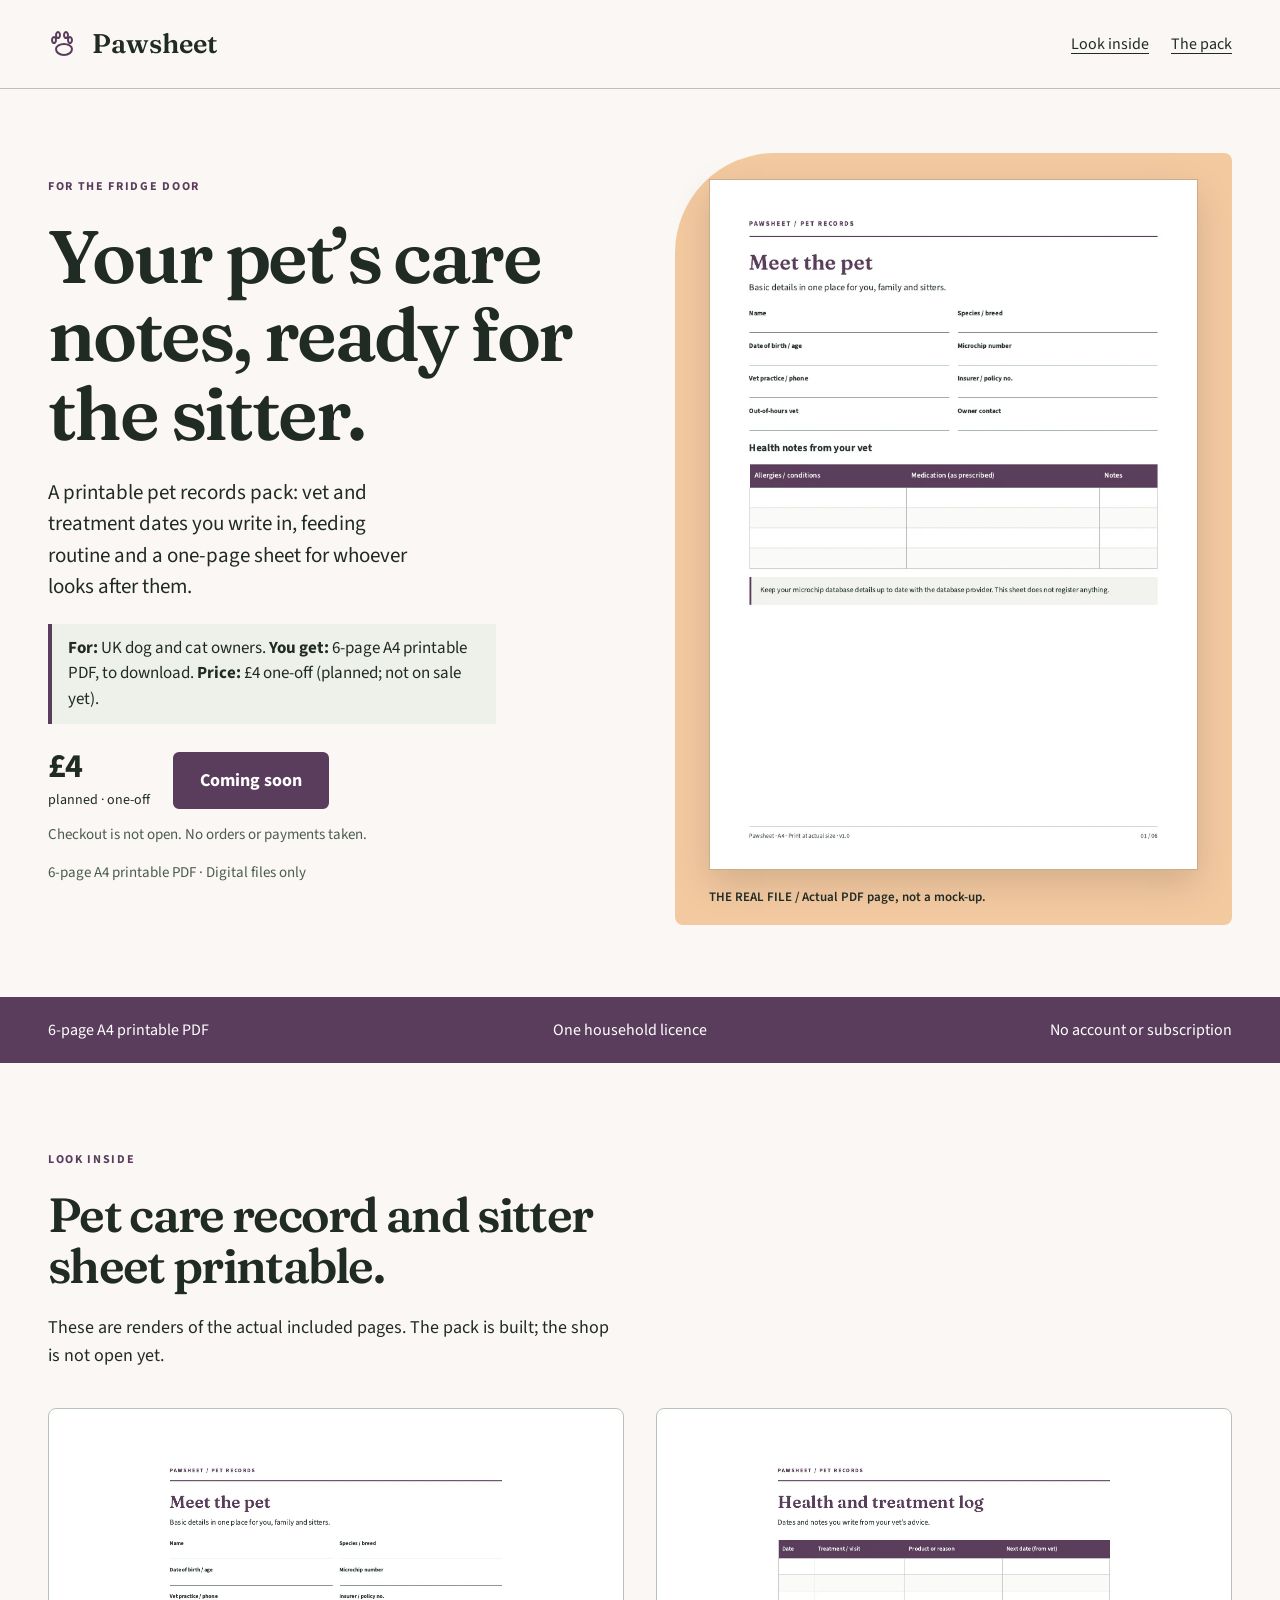
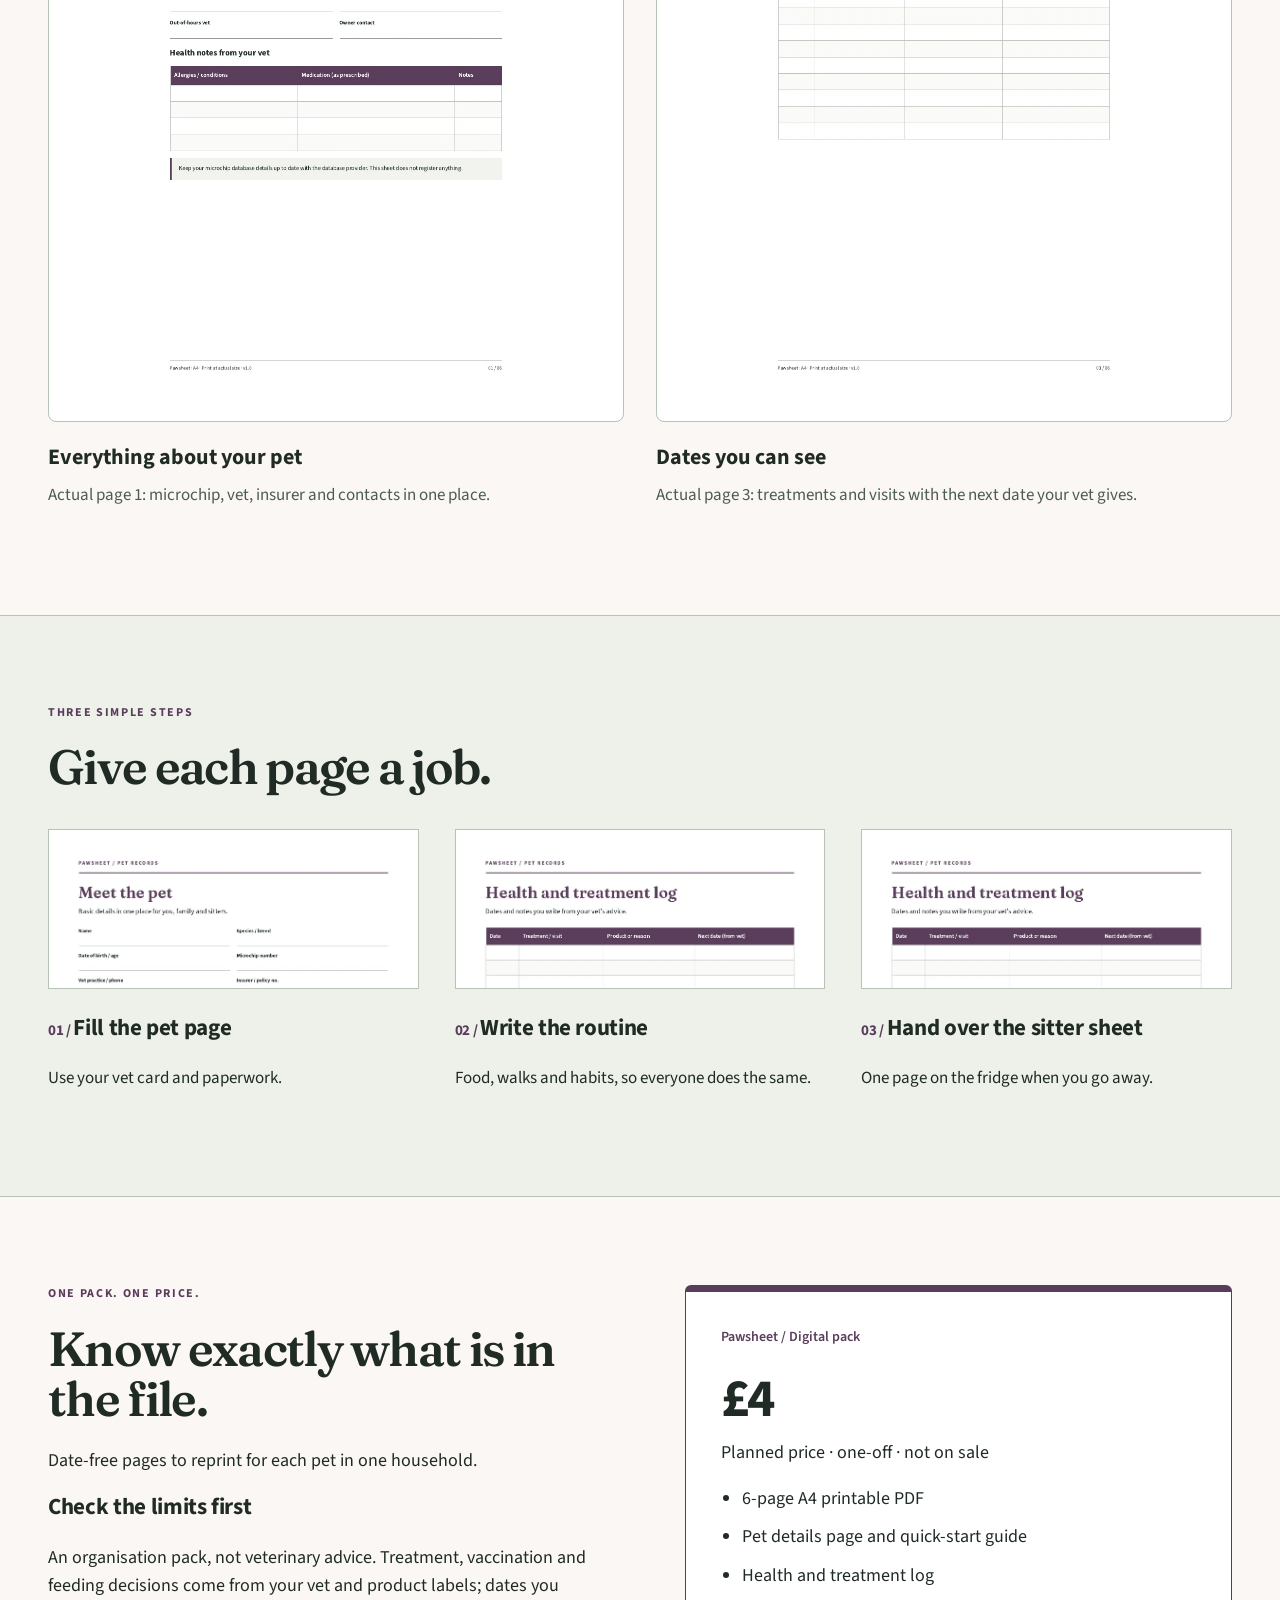
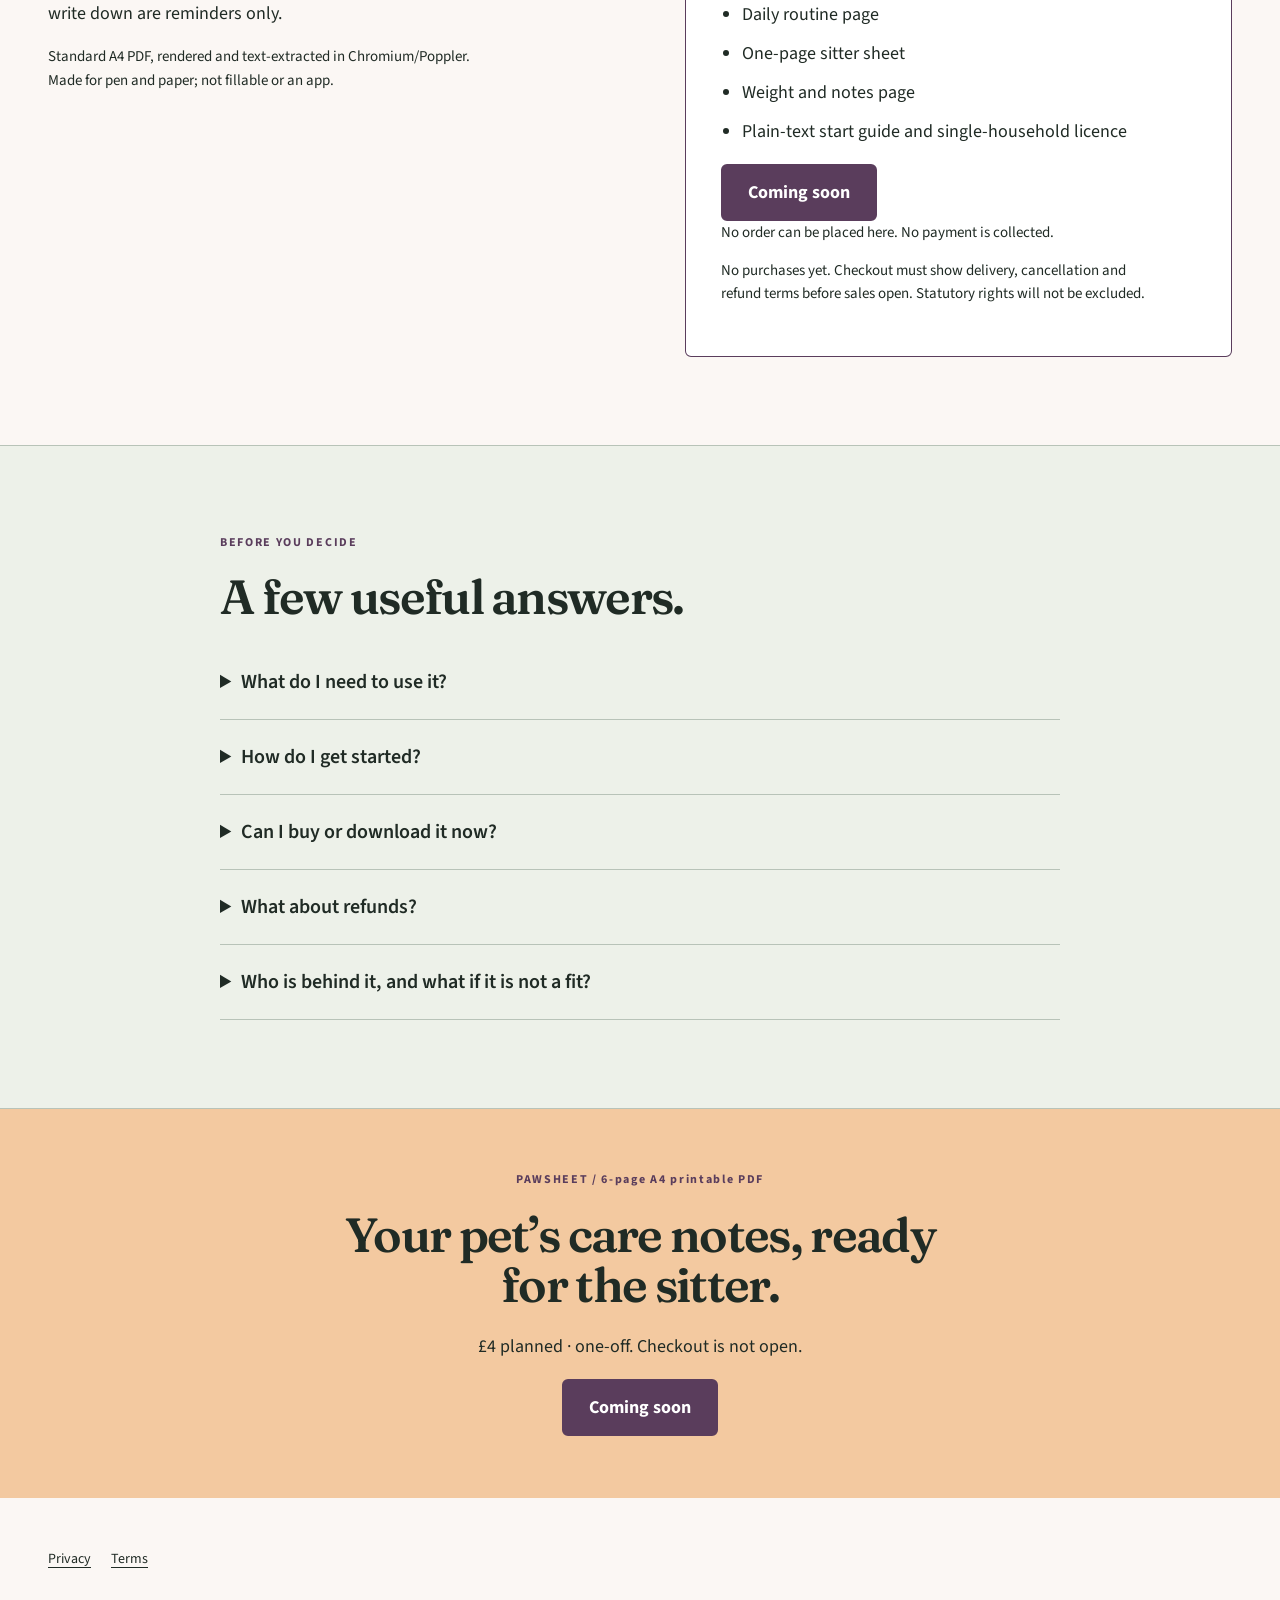
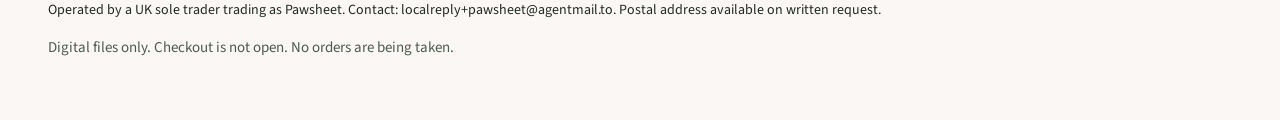
==== index.html @ e4074ee9 "Launch Pawsheet coming-soon page (no checkout, no downloads)" ====
<!doctype html><html lang="en-GB"><head><meta charset="utf-8"><meta name="viewport" content="width=device-width, initial-scale=1"><meta http-equiv="Content-Security-Policy" content="default-src 'none'; script-src 'none'; style-src 'self'; font-src 'self'; img-src 'self'; connect-src 'self'; object-src 'none'; base-uri 'none'; form-action 'none'"><meta name="referrer" content="strict-origin-when-cross-origin"><title>Pet care record printable | Pawsheet</title><meta name="description" content="Pet care record and sitter sheet printable. 6-page A4 printable PDF. Planned price £4 once. Checkout coming soon; no orders taken."><meta property="og:title" content="Pet care record printable | Pawsheet"><meta property="og:description" content="Pet care record and sitter sheet printable. 6-page A4 printable PDF. Planned price £4 once. Checkout coming soon; no orders taken."><meta property="og:type" content="website"><meta property="og:image" content="https://evanturner557-del.github.io/pawsheet/assets/preview-1.webp"><link rel="canonical" href="https://evanturner557-del.github.io/pawsheet/"><link rel="icon" type="image/svg+xml" href="assets/mark.svg"><link rel="stylesheet" href="assets/tokens.css"><link rel="stylesheet" href="assets/site.css"></head><body><a class="skip" href="#main">Skip to content</a><header><div class="wrap nav"><a class="logo" href="index.html"><img src="assets/mark.svg" width="32" height="32" alt="">Pawsheet</a><nav aria-label="Main navigation" class="navlinks"><a href="index.html#inside">Look inside</a><a href="index.html#details">The pack</a></nav></div></header><main id="main"><div class="wrap hero"><div><p class="eyebrow">FOR THE FRIDGE DOOR</p><h1>Your pet’s care notes, ready for the sitter.</h1><p class="lede">A printable pet records pack: vet and treatment dates you write in, feeding routine and a one-page sheet for whoever looks after them.</p><p class="glance"><strong>For:</strong> UK dog and cat owners. <strong>You get:</strong> 6-page A4 printable PDF, to download. <strong>Price:</strong> £4 one-off (planned; not on sale yet).</p><div class="pricebar"><div class="price">£4<small>planned · one-off</small></div><button type="button" disabled>Coming soon</button></div><p class="quiet">Checkout is not open. No orders or payments taken.</p><p class="quiet">6-page A4 printable PDF · Digital files only</p></div><figure class="hero-visual"><img src="assets/preview-1.webp" width="777" height="1100" alt="Pet care record and sitter sheet printable — actual first page of the included PDF" loading="eager" fetchpriority="high"><figcaption>THE REAL FILE / Actual PDF page, not a mock-up.</figcaption></figure></div><div class="strip"><div class="wrap"><span>6-page A4 printable PDF</span><span>One household licence</span><span>No account or subscription</span></div></div><section class="section wrap" id="inside"><div class="sectionhead"><p class="eyebrow">LOOK INSIDE</p><h2>Pet care record and sitter sheet printable.</h2><p>These are renders of the actual included pages. The pack is built; the shop is not open yet.</p></div><div class="proofgrid"><figure class="proof"><div class="proofpic"><img src="assets/preview-1.webp" width="777" height="1100" alt="Everything about your pet" loading="lazy"></div><figcaption><strong>Everything about your pet</strong><span>Actual page 1: microchip, vet, insurer and contacts in one place.</span></figcaption></figure><figure class="proof"><div class="proofpic"><img src="assets/preview-2.webp" width="777" height="1100" alt="Dates you can see" loading="lazy"></div><figcaption><strong>Dates you can see</strong><span>Actual page 3: treatments and visits with the next date your vet gives.</span></figcaption></figure></div></section><section class="section how"><div class="wrap"><p class="eyebrow">THREE SIMPLE STEPS</p><h2>Give each page a job.</h2><div class="steps"><article class="step"><img src="assets/preview-1.webp" width="777" height="1100" alt="Fill the pet page" loading="lazy"><h3>Fill the pet page</h3><p>Use your vet card and paperwork.</p></article><article class="step"><img src="assets/preview-2.webp" width="777" height="1100" alt="Write the routine" loading="lazy"><h3>Write the routine</h3><p>Food, walks and habits, so everyone does the same.</p></article><article class="step"><img src="assets/preview-2.webp" width="777" height="1100" alt="Hand over the sitter sheet" loading="lazy"><h3>Hand over the sitter sheet</h3><p>One page on the fridge when you go away.</p></article></div></div></section><section class="section wrap" id="details"><div class="pricegrid"><div><p class="eyebrow">ONE PACK. ONE PRICE.</p><h2>Know exactly what is in the file.</h2><p>Date-free pages to reprint for each pet in one household.</p><h3>Check the limits first</h3><p>An organisation pack, not veterinary advice. Treatment, vaccination and feeding decisions come from your vet and product labels; dates you write down are reminders only.</p><p class="fine">Standard A4 PDF, rendered and text-extracted in Chromium/Poppler. Made for pen and paper; not fillable or an app.</p></div><div class="pricecard"><p class="badge">Pawsheet / Digital pack</p><p class="large">£4</p><p>Planned price · one-off · not on sale</p><ul class="list"><li>6-page A4 printable PDF</li><li>Pet details page and quick-start guide</li><li>Health and treatment log</li><li>Daily routine page</li><li>One-page sitter sheet</li><li>Weight and notes page</li><li>Plain-text start guide and single-household licence</li></ul><button type="button" disabled>Coming soon</button><p class="fine">No order can be placed here. No payment is collected.</p><p class="fine">No purchases yet. Checkout must show delivery, cancellation and refund terms before sales open. Statutory rights will not be excluded.</p></div></div></section><section class="section how"><div class="wrap faq"><p class="eyebrow">BEFORE YOU DECIDE</p><h2>A few useful answers.</h2><details><summary>What do I need to use it?</summary><p>Standard A4 PDF, rendered and text-extracted in Chromium/Poppler. Made for pen and paper; not fillable or an app.</p></details><details><summary>How do I get started?</summary><p>Start with the pet page. Fill the sitter sheet before your next trip.</p></details><details><summary>Can I buy or download it now?</summary><p>Not yet. The files have been built, but checkout and paid delivery are not open. This page does not take orders or reserve a place.</p></details><details><summary>What about refunds?</summary><p>No purchases are being taken. Sale and delivery terms, including your cancellation and statutory rights, must be shown before checkout opens. There is no blanket “no refunds” policy.</p></details><details><summary>Who is behind it, and what if it is not a fit?</summary><p>Pawsheet is a UK sole-trader trading name. No veterinary advice, treatment schedules, doses, feeding amounts or reminders. Not linked to any microchip database. Please check the previews and limits before buying once sales open.</p></details></div></section><section class="final"><p class="eyebrow">PAWSHEET / 6-page A4 printable PDF</p><h2>Your pet’s care notes, ready for the sitter.</h2><p>£4 planned · one-off. Checkout is not open.</p><button type="button" disabled>Coming soon</button></section></main><footer><div class="wrap"><nav class="footerlinks" aria-label="Legal"><a href="privacy.html">Privacy</a><a href="terms.html">Terms</a></nav><p class="legal">Operated by a UK sole trader trading as Pawsheet. Contact: localreply+pawsheet@agentmail.to. Postal address available on written request.</p><p class="quiet">Digital files only. Checkout is not open. No orders are being taken.</p></div></footer></body></html>
---- assets/tokens.css ----
:root{--primary:#5a3d5c;--accent:#f3c9a0;--paper:#fbf7f4;--ink:#202b25;--muted:#4b5c50;--line:#b8c3b8;--soft:#edf1e9;--success:#28603d;--warning:#795400;--danger:#9b2525;--neutral-0:#ffffff;--neutral-1:#f8f9f7;--neutral-2:#eff1ed;--neutral-3:#e0e5de;--neutral-4:#c5cec2;--neutral-5:#8a9787;--neutral-6:#62705f;--neutral-7:#3d4b3b;--neutral-8:#202b20;}
---- assets/site.css ----
@font-face{font-family:Text;src:url(fonts/source-sans-3-latin-wght-normal.woff2) format('woff2');font-display:swap}@font-face{font-family:Display;src:url(fonts/fraunces-latin-wght-normal.woff2) format('woff2');font-display:swap}*{box-sizing:border-box}html{scroll-behavior:smooth}body{margin:0;background:var(--paper);color:var(--ink);font-family:Text,Arial,sans-serif;font-size:18px;line-height:1.55}a{color:inherit;text-underline-offset:4px}a:hover{text-decoration-thickness:2px}a:focus-visible,button:focus-visible,summary:focus-visible{outline:3px solid var(--primary);outline-offset:5px}img{max-width:100%;height:auto;display:block}h1,h2,h3,p{margin-top:0}h1,h2{font-family:Display,serif;font-weight:600;letter-spacing:-.035em;line-height:1.06}h1{font-size:clamp(44px,5.8vw,76px);max-width:12ch;margin-bottom:24px}h2{font-size:clamp(34px,4vw,48px);margin-bottom:22px}h3{font-size:23px;line-height:1.2;letter-spacing:-.015em}p{max-width:63ch}button,a{touch-action:manipulation}button{font-family:inherit}button[disabled]{opacity:1;cursor:not-allowed;background:var(--primary);color:#fff;border:2px solid var(--primary);padding:14px 25px;border-radius:6px;font-size:18px;font-weight:700;min-height:52px}header{border-bottom:1px solid var(--line)}.wrap{width:min(1184px,calc(100% - 64px));margin-inline:auto}.nav{display:flex;align-items:center;justify-content:space-between;min-height:88px;gap:20px}.logo{display:flex;align-items:center;gap:12px;font-family:Display,serif;font-size:27px;text-decoration:none;font-weight:600}.logo img{width:32px;height:32px}.navlinks{display:flex;gap:22px}.navlinks a{font-size:16px;min-height:44px;display:inline-flex;align-items:center}.skip{position:absolute;left:-9999px;top:10px;background:white;padding:12px;z-index:9}.skip:focus{left:12px}.hero{display:grid;grid-template-columns:1fr 1fr;gap:70px;align-items:center;padding:64px 0 72px}.eyebrow{font-size:12px;letter-spacing:.14em;font-weight:700;color:var(--primary);margin-bottom:20px}.lede{font-size:21px;line-height:1.5;max-width:38ch}.pricebar{display:flex;gap:23px;align-items:center;margin:26px 0 12px}.price{font-size:34px;font-weight:700;letter-spacing:-.04em;line-height:1}.price small{display:block;font-size:14px;font-weight:400;letter-spacing:0;margin-top:7px;line-height:1.4}.quiet{font-size:15px;color:var(--muted)}.hero-visual{margin:0;position:relative;background:var(--accent);padding:26px 34px 18px;border-radius:100px 8px 8px 8px}.hero-visual img{width:100%;box-shadow:0 14px 35px #0002;border:1px solid #22372b30}.hero-visual figcaption{font-size:13px;margin-top:18px;font-weight:600;color:var(--ink);line-height:1.4}.strip{background:var(--primary);color:white}.strip .wrap{display:flex;justify-content:space-between;gap:20px;padding-block:21px;font-size:16px}.section{padding:88px 0}.sectionhead{max-width:650px}.proofgrid{display:grid;grid-template-columns:1fr 1fr;gap:32px;margin-top:38px}.proof{margin:0}.proofpic{background:white;border:1px solid var(--line);padding:26px;border-radius:8px}.proofpic img{max-height:560px;width:100%;object-fit:contain;object-position:top}.proof figcaption{padding:18px 0}.proof figcaption strong{display:block;font-size:22px;margin-bottom:7px}.proof figcaption span{font-size:17px;color:var(--muted)}.how{background:var(--soft);border-block:1px solid var(--line)}.steps{display:grid;grid-template-columns:repeat(3,1fr);gap:36px;margin-top:36px;counter-reset:step}.step img{height:160px;width:100%;object-fit:cover;object-position:top;border:1px solid var(--line);margin-bottom:25px;background:white}.step h3:before{counter-increment:step;content:'0' counter(step) ' / ';color:var(--primary);font-size:15px}.step p{font-size:17px}.pricegrid{display:grid;grid-template-columns:1fr 1fr;gap:90px;align-items:start}.pricecard{background:#fff;border:1px solid var(--primary);border-top:7px solid var(--primary);padding:35px;border-radius:6px}.pricecard .large{font-size:54px;line-height:1;letter-spacing:-.05em;font-weight:700;margin:24px 0 12px}.list{padding-left:21px}.list li{margin-bottom:11px}.fine{font-size:15px}.faq{max-width:840px;margin:auto}.faq details{border-bottom:1px solid var(--line);padding:10px 0}.faq summary{font-weight:600;cursor:pointer;min-height:52px;padding:12px 32px 12px 0;line-height:1.5;font-size:20px}.faq details p{padding-right:30px;font-size:17px}.final{text-align:center;background:var(--accent);padding:62px 20px}.final p{margin-inline:auto}.final h2{max-width:20ch;margin-inline:auto}footer{padding:40px 0 46px;font-size:14px}.footerlinks{display:flex;gap:20px;flex-wrap:wrap;margin-bottom:18px}.footerlinks a{min-height:44px;display:flex;align-items:center}.legal{max-width:900px;overflow-wrap:anywhere}main.document{max-width:820px;padding:65px 0 90px}.document h1{font-size:54px;max-width:none}.document h2{font-size:29px;margin-top:38px}.document p,.document li{font-size:18px}.badge{font-size:14px;font-weight:600;color:var(--primary)}.sr{position:absolute;width:1px;height:1px;overflow:hidden;clip:rect(0,0,0,0)}@media(max-width:800px){.wrap{width:calc(100% - 40px)}.hero{gap:34px;padding:40px 0 45px}.nav{min-height:72px}.logo{font-size:24px}.navlinks{gap:14px}.navlinks a{font-size:14px}.hero-visual{padding:24px 20px 16px;border-top-left-radius:65px}.lede{font-size:19px}.section{padding:60px 0}.pricegrid{gap:35px}.steps{gap:22px}.pricecard{padding:25px}.proofpic{padding:18px}}@media(max-width:600px){.hero{display:block;padding-top:32px}.eyebrow{font-size:10px;margin-bottom:15px}h1{font-size:45px;max-width:12ch;margin-bottom:19px}.hero .lede{font-size:18px;line-height:1.5;margin-bottom:18px}.hero-visual{margin-top:32px;padding:26px 30px 17px}.pricebar{margin:21px 0 10px;gap:21px}.price{font-size:31px}.quiet{font-size:14px}.navlinks a{font-size:13px}.navlinks a:last-child{display:none}.logo{font-size:23px}.strip .wrap{display:grid;grid-template-columns:1fr;gap:8px;padding-block:20px}.proofgrid,.steps,.pricegrid{grid-template-columns:1fr;gap:24px}.proofgrid{margin-top:28px}.step{display:grid;grid-template-columns:86px 1fr;column-gap:19px}.step img{grid-row:1/3;height:118px;margin:0}.step h3{font-size:21px;margin-bottom:10px}.step p{font-size:16px}.pricegrid{gap:30px}.section{padding:52px 0}.proofpic img{max-height:430px}.final{padding:46px 20px}.document h1{font-size:40px}.document h2{font-size:27px}.navlinks{gap:10px}.legal{font-size:13px}.faq summary{font-size:18px}}@media(prefers-reduced-motion:reduce){html{scroll-behavior:auto}}
.glance{font-size:17px;line-height:1.5;background:var(--soft);border-left:4px solid var(--primary);padding:12px 16px;margin:0 0 22px;max-width:56ch}
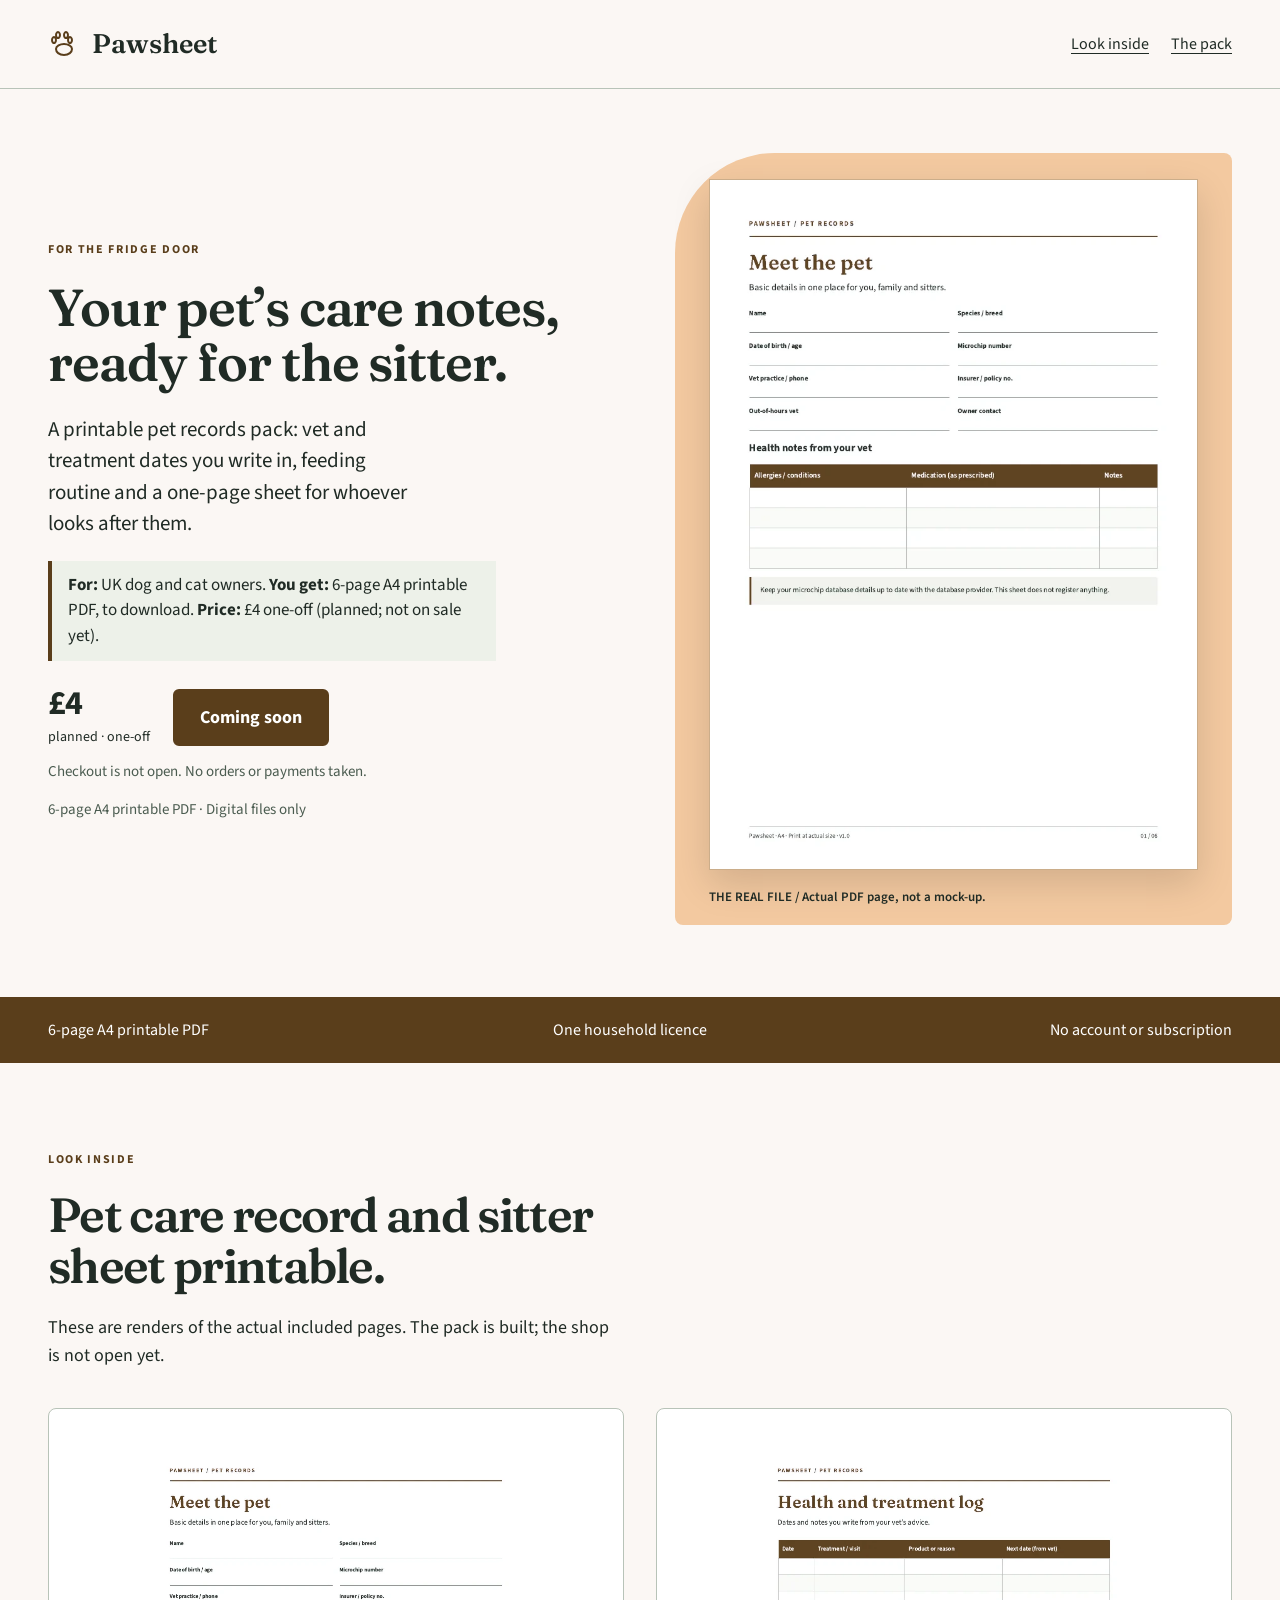
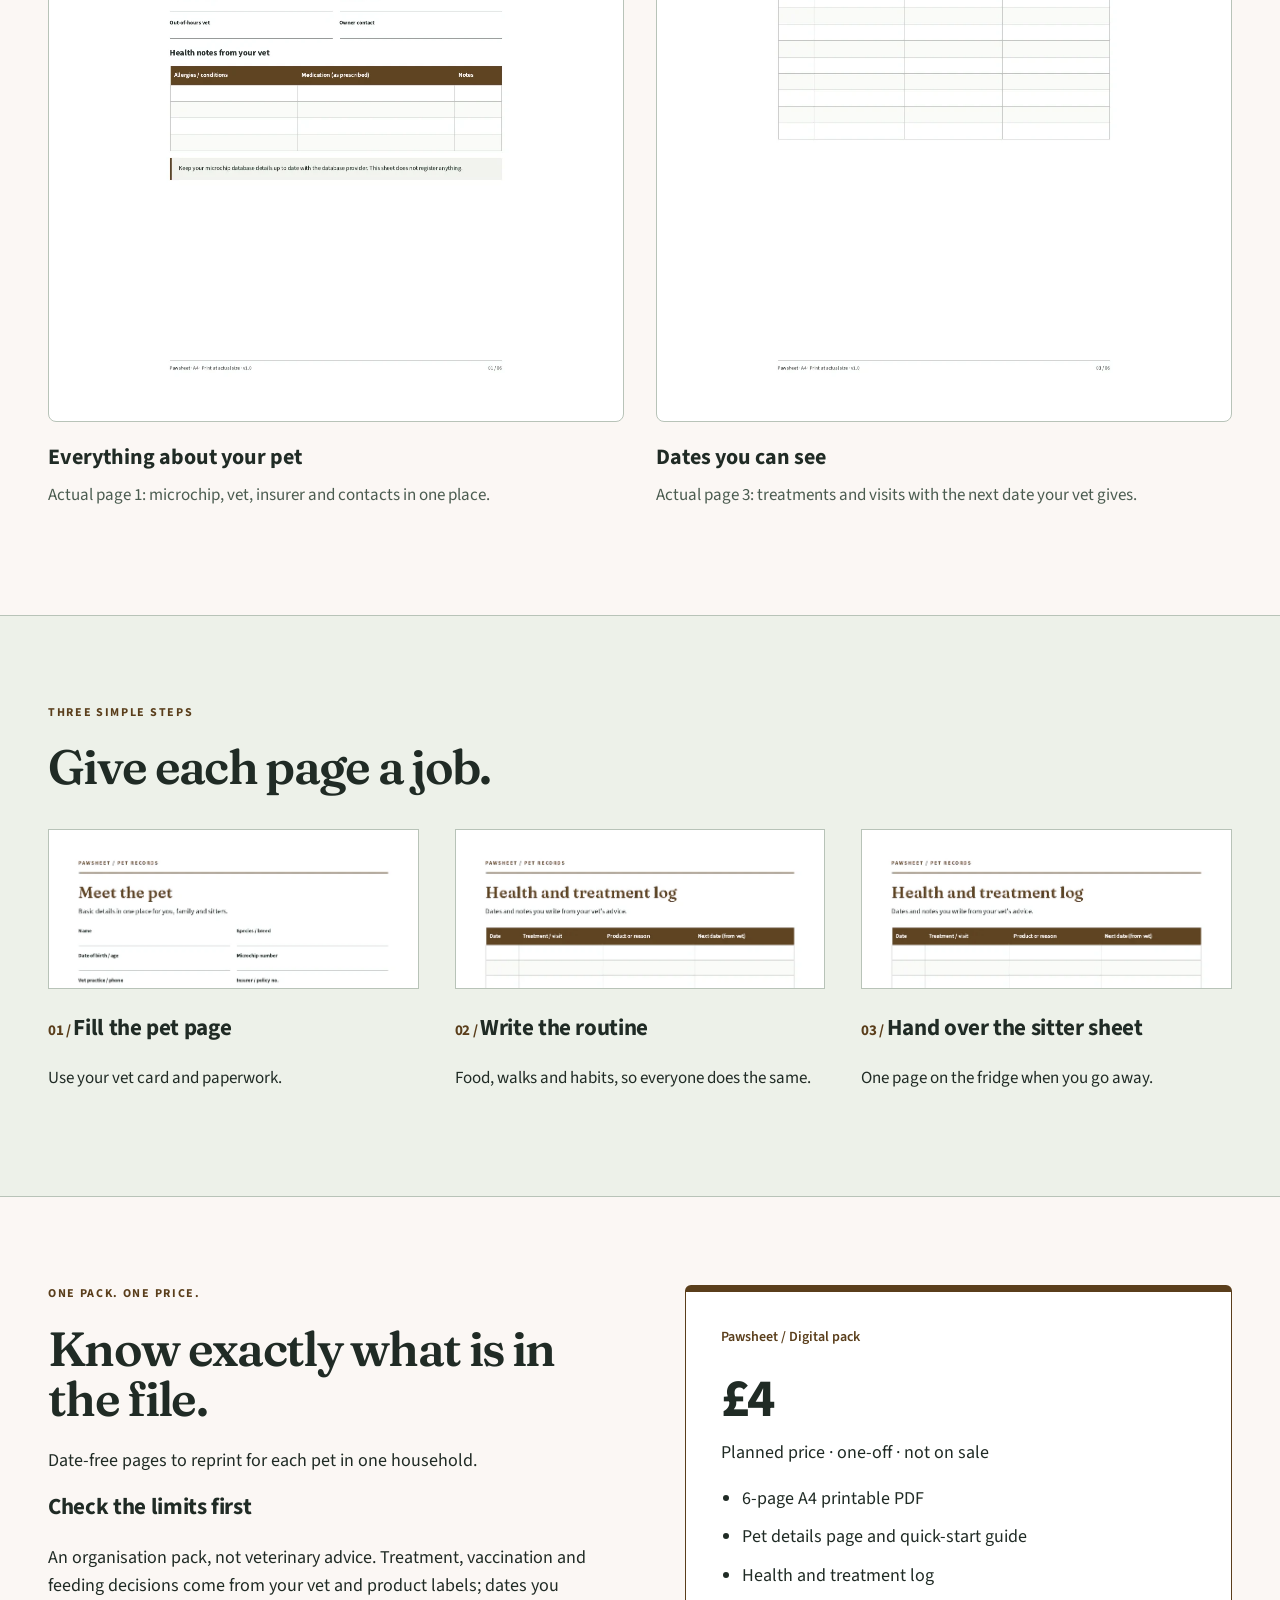
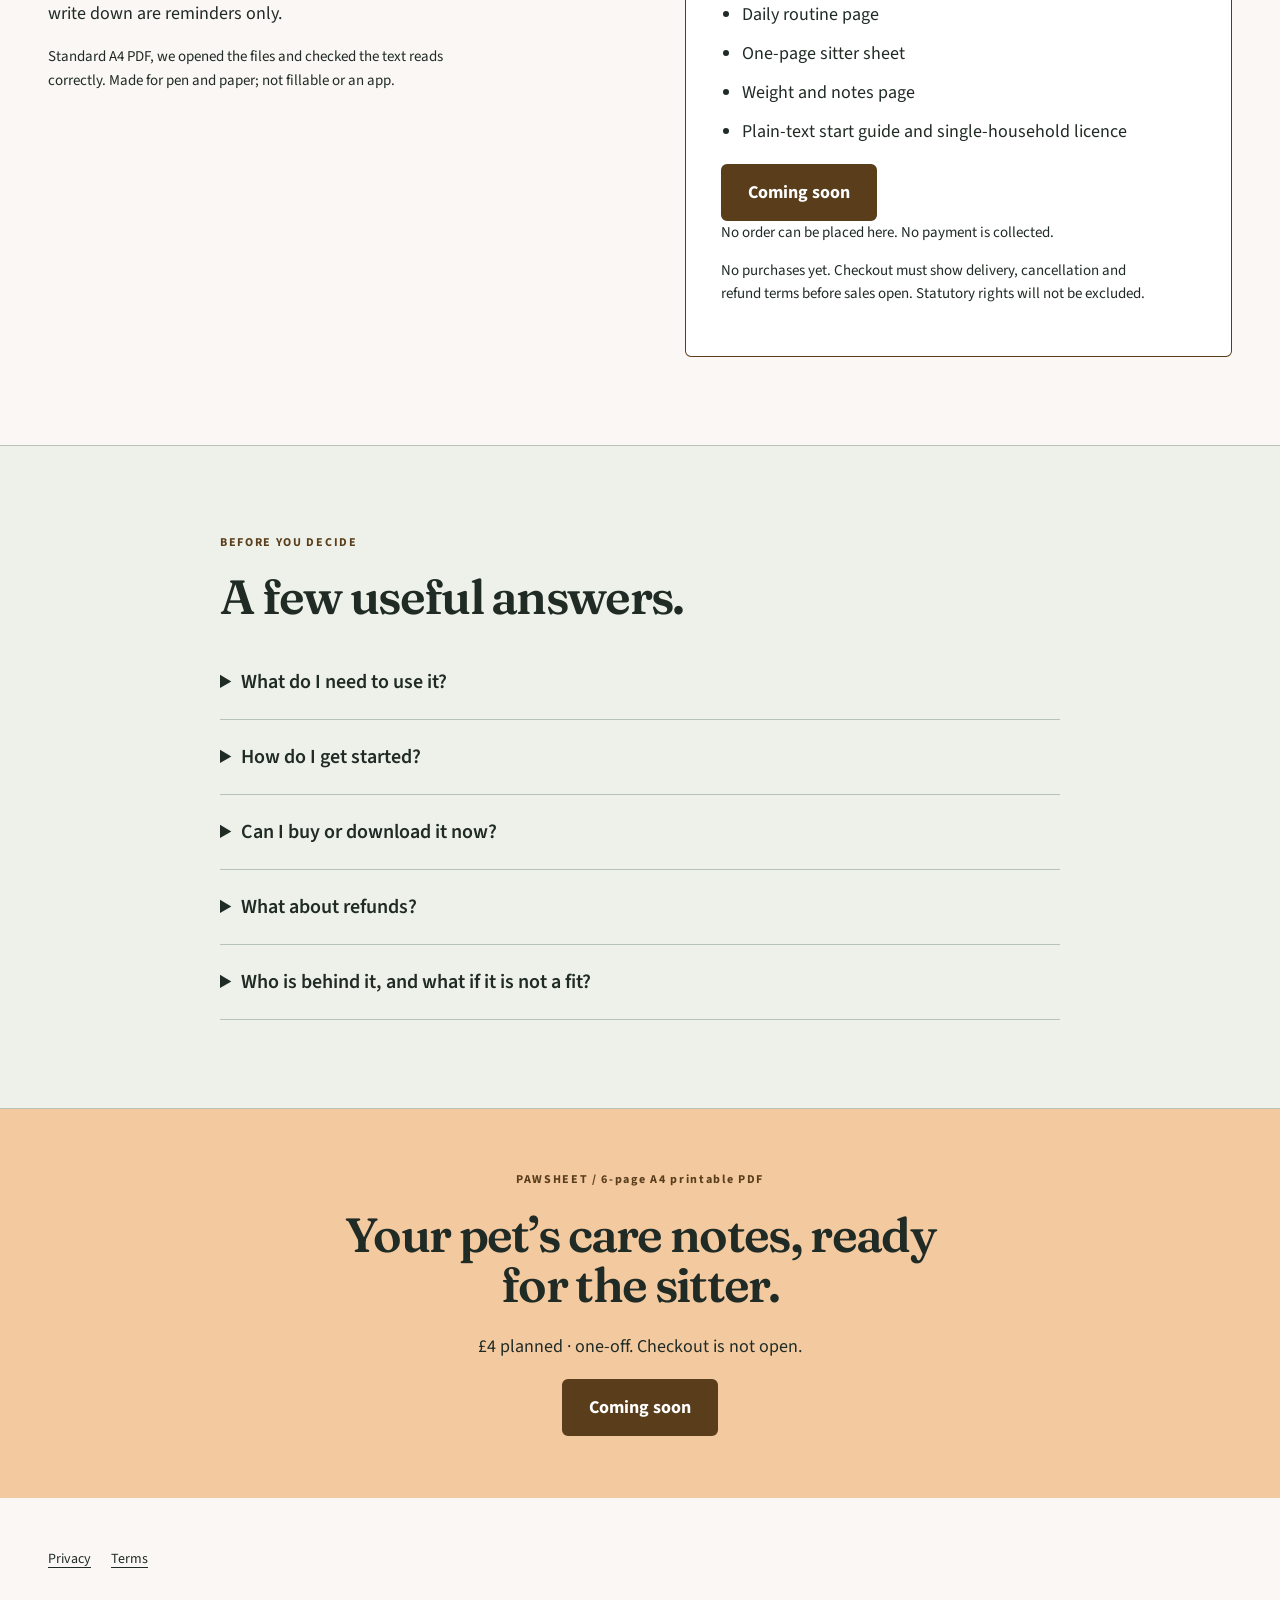
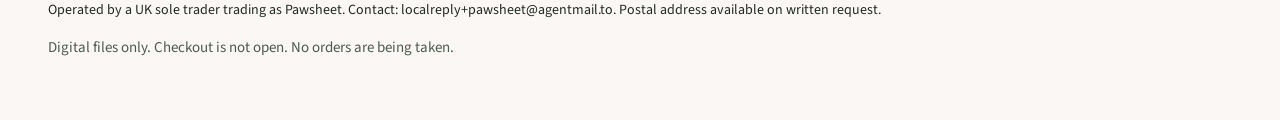
==== commit 5c8ac1ff: "Brown palette (no plum), H1 fits on small phones, plain privacy wording" ====
--- a/index.html
+++ b/index.html
@@ -1 +1 @@
-<!doctype html><html lang="en-GB"><head><meta charset="utf-8"><meta name="viewport" content="width=device-width, initial-scale=1"><meta http-equiv="Content-Security-Policy" content="default-src 'none'; script-src 'none'; style-src 'self'; font-src 'self'; img-src 'self'; connect-src 'self'; object-src 'none'; base-uri 'none'; form-action 'none'"><meta name="referrer" content="strict-origin-when-cross-origin"><title>Pet care record printable | Pawsheet</title><meta name="description" content="Pet care record and sitter sheet printable. 6-page A4 printable PDF. Planned price £4 once. Checkout coming soon; no orders taken."><meta property="og:title" content="Pet care record printable | Pawsheet"><meta property="og:description" content="Pet care record and sitter sheet printable. 6-page A4 printable PDF. Planned price £4 once. Checkout coming soon; no orders taken."><meta property="og:type" content="website"><meta property="og:image" content="https://evanturner557-del.github.io/pawsheet/assets/preview-1.webp"><link rel="canonical" href="https://evanturner557-del.github.io/pawsheet/"><link rel="icon" type="image/svg+xml" href="assets/mark.svg"><link rel="stylesheet" href="assets/tokens.css"><link rel="stylesheet" href="assets/site.css"></head><body><a class="skip" href="#main">Skip to content</a><header><div class="wrap nav"><a class="logo" href="index.html"><img src="assets/mark.svg" width="32" height="32" alt="">Pawsheet</a><nav aria-label="Main navigation" class="navlinks"><a href="index.html#inside">Look inside</a><a href="index.html#details">The pack</a></nav></div></header><main id="main"><div class="wrap hero"><div><p class="eyebrow">FOR THE FRIDGE DOOR</p><h1>Your pet’s care notes, ready for the sitter.</h1><p class="lede">A printable pet records pack: vet and treatment dates you write in, feeding routine and a one-page sheet for whoever looks after them.</p><p class="glance"><strong>For:</strong> UK dog and cat owners. <strong>You get:</strong> 6-page A4 printable PDF, to download. <strong>Price:</strong> £4 one-off (planned; not on sale yet).</p><div class="pricebar"><div class="price">£4<small>planned · one-off</small></div><button type="button" disabled>Coming soon</button></div><p class="quiet">Checkout is not open. No orders or payments taken.</p><p class="quiet">6-page A4 printable PDF · Digital files only</p></div><figure class="hero-visual"><img src="assets/preview-1.webp" width="777" height="1100" alt="Pet care record and sitter sheet printable — actual first page of the included PDF" loading="eager" fetchpriority="high"><figcaption>THE REAL FILE / Actual PDF page, not a mock-up.</figcaption></figure></div><div class="strip"><div class="wrap"><span>6-page A4 printable PDF</span><span>One household licence</span><span>No account or subscription</span></div></div><section class="section wrap" id="inside"><div class="sectionhead"><p class="eyebrow">LOOK INSIDE</p><h2>Pet care record and sitter sheet printable.</h2><p>These are renders of the actual included pages. The pack is built; the shop is not open yet.</p></div><div class="proofgrid"><figure class="proof"><div class="proofpic"><img src="assets/preview-1.webp" width="777" height="1100" alt="Everything about your pet" loading="lazy"></div><figcaption><strong>Everything about your pet</strong><span>Actual page 1: microchip, vet, insurer and contacts in one place.</span></figcaption></figure><figure class="proof"><div class="proofpic"><img src="assets/preview-2.webp" width="777" height="1100" alt="Dates you can see" loading="lazy"></div><figcaption><strong>Dates you can see</strong><span>Actual page 3: treatments and visits with the next date your vet gives.</span></figcaption></figure></div></section><section class="section how"><div class="wrap"><p class="eyebrow">THREE SIMPLE STEPS</p><h2>Give each page a job.</h2><div class="steps"><article class="step"><img src="assets/preview-1.webp" width="777" height="1100" alt="Fill the pet page" loading="lazy"><h3>Fill the pet page</h3><p>Use your vet card and paperwork.</p></article><article class="step"><img src="assets/preview-2.webp" width="777" height="1100" alt="Write the routine" loading="lazy"><h3>Write the routine</h3><p>Food, walks and habits, so everyone does the same.</p></article><article class="step"><img src="assets/preview-2.webp" width="777" height="1100" alt="Hand over the sitter sheet" loading="lazy"><h3>Hand over the sitter sheet</h3><p>One page on the fridge when you go away.</p></article></div></div></section><section class="section wrap" id="details"><div class="pricegrid"><div><p class="eyebrow">ONE PACK. ONE PRICE.</p><h2>Know exactly what is in the file.</h2><p>Date-free pages to reprint for each pet in one household.</p><h3>Check the limits first</h3><p>An organisation pack, not veterinary advice. Treatment, vaccination and feeding decisions come from your vet and product labels; dates you write down are reminders only.</p><p class="fine">Standard A4 PDF, rendered and text-extracted in Chromium/Poppler. Made for pen and paper; not fillable or an app.</p></div><div class="pricecard"><p class="badge">Pawsheet / Digital pack</p><p class="large">£4</p><p>Planned price · one-off · not on sale</p><ul class="list"><li>6-page A4 printable PDF</li><li>Pet details page and quick-start guide</li><li>Health and treatment log</li><li>Daily routine page</li><li>One-page sitter sheet</li><li>Weight and notes page</li><li>Plain-text start guide and single-household licence</li></ul><button type="button" disabled>Coming soon</button><p class="fine">No order can be placed here. No payment is collected.</p><p class="fine">No purchases yet. Checkout must show delivery, cancellation and refund terms before sales open. Statutory rights will not be excluded.</p></div></div></section><section class="section how"><div class="wrap faq"><p class="eyebrow">BEFORE YOU DECIDE</p><h2>A few useful answers.</h2><details><summary>What do I need to use it?</summary><p>Standard A4 PDF, rendered and text-extracted in Chromium/Poppler. Made for pen and paper; not fillable or an app.</p></details><details><summary>How do I get started?</summary><p>Start with the pet page. Fill the sitter sheet before your next trip.</p></details><details><summary>Can I buy or download it now?</summary><p>Not yet. The files have been built, but checkout and paid delivery are not open. This page does not take orders or reserve a place.</p></details><details><summary>What about refunds?</summary><p>No purchases are being taken. Sale and delivery terms, including your cancellation and statutory rights, must be shown before checkout opens. There is no blanket “no refunds” policy.</p></details><details><summary>Who is behind it, and what if it is not a fit?</summary><p>Pawsheet is a UK sole-trader trading name. No veterinary advice, treatment schedules, doses, feeding amounts or reminders. Not linked to any microchip database. Please check the previews and limits before buying once sales open.</p></details></div></section><section class="final"><p class="eyebrow">PAWSHEET / 6-page A4 printable PDF</p><h2>Your pet’s care notes, ready for the sitter.</h2><p>£4 planned · one-off. Checkout is not open.</p><button type="button" disabled>Coming soon</button></section></main><footer><div class="wrap"><nav class="footerlinks" aria-label="Legal"><a href="privacy.html">Privacy</a><a href="terms.html">Terms</a></nav><p class="legal">Operated by a UK sole trader trading as Pawsheet. Contact: localreply+pawsheet@agentmail.to. Postal address available on written request.</p><p class="quiet">Digital files only. Checkout is not open. No orders are being taken.</p></div></footer></body></html>+<!doctype html><html lang="en-GB"><head><meta charset="utf-8"><meta name="viewport" content="width=device-width, initial-scale=1"><meta http-equiv="Content-Security-Policy" content="default-src 'none'; script-src 'none'; style-src 'self'; font-src 'self'; img-src 'self'; connect-src 'self'; object-src 'none'; base-uri 'none'; form-action 'none'"><meta name="referrer" content="strict-origin-when-cross-origin"><title>Pet care record printable | Pawsheet</title><meta name="description" content="Pet care record and sitter sheet printable. 6-page A4 printable PDF. Planned price £4 once. Checkout coming soon; no orders taken."><meta property="og:title" content="Pet care record printable | Pawsheet"><meta property="og:description" content="Pet care record and sitter sheet printable. 6-page A4 printable PDF. Planned price £4 once. Checkout coming soon; no orders taken."><meta property="og:type" content="website"><meta property="og:image" content="https://evanturner557-del.github.io/pawsheet/assets/preview-1.webp"><link rel="canonical" href="https://evanturner557-del.github.io/pawsheet/"><link rel="icon" type="image/svg+xml" href="assets/mark.svg"><link rel="stylesheet" href="assets/tokens.css"><link rel="stylesheet" href="assets/site.css"></head><body><a class="skip" href="#main">Skip to content</a><header><div class="wrap nav"><a class="logo" href="index.html"><img src="assets/mark.svg" width="32" height="32" alt="">Pawsheet</a><nav aria-label="Main navigation" class="navlinks"><a href="index.html#inside">Look inside</a><a href="index.html#details">The pack</a></nav></div></header><main id="main"><div class="wrap hero"><div><p class="eyebrow">FOR THE FRIDGE DOOR</p><h1>Your pet’s care notes, ready for the sitter.</h1><p class="lede">A printable pet records pack: vet and treatment dates you write in, feeding routine and a one-page sheet for whoever looks after them.</p><p class="glance"><strong>For:</strong> UK dog and cat owners. <strong>You get:</strong> 6-page A4 printable PDF, to download. <strong>Price:</strong> £4 one-off (planned; not on sale yet).</p><div class="pricebar"><div class="price">£4<small>planned · one-off</small></div><button type="button" disabled>Coming soon</button></div><p class="quiet">Checkout is not open. No orders or payments taken.</p><p class="quiet">6-page A4 printable PDF · Digital files only</p></div><figure class="hero-visual"><img src="assets/preview-1.webp" width="777" height="1100" alt="Pet care record and sitter sheet printable — actual first page of the included PDF" loading="eager" fetchpriority="high"><figcaption>THE REAL FILE / Actual PDF page, not a mock-up.</figcaption></figure></div><div class="strip"><div class="wrap"><span>6-page A4 printable PDF</span><span>One household licence</span><span>No account or subscription</span></div></div><section class="section wrap" id="inside"><div class="sectionhead"><p class="eyebrow">LOOK INSIDE</p><h2>Pet care record and sitter sheet printable.</h2><p>These are renders of the actual included pages. The pack is built; the shop is not open yet.</p></div><div class="proofgrid"><figure class="proof"><div class="proofpic"><img src="assets/preview-1.webp" width="777" height="1100" alt="Everything about your pet" loading="lazy"></div><figcaption><strong>Everything about your pet</strong><span>Actual page 1: microchip, vet, insurer and contacts in one place.</span></figcaption></figure><figure class="proof"><div class="proofpic"><img src="assets/preview-2.webp" width="777" height="1100" alt="Dates you can see" loading="lazy"></div><figcaption><strong>Dates you can see</strong><span>Actual page 3: treatments and visits with the next date your vet gives.</span></figcaption></figure></div></section><section class="section how"><div class="wrap"><p class="eyebrow">THREE SIMPLE STEPS</p><h2>Give each page a job.</h2><div class="steps"><article class="step"><img src="assets/preview-1.webp" width="777" height="1100" alt="Fill the pet page" loading="lazy"><h3>Fill the pet page</h3><p>Use your vet card and paperwork.</p></article><article class="step"><img src="assets/preview-2.webp" width="777" height="1100" alt="Write the routine" loading="lazy"><h3>Write the routine</h3><p>Food, walks and habits, so everyone does the same.</p></article><article class="step"><img src="assets/preview-2.webp" width="777" height="1100" alt="Hand over the sitter sheet" loading="lazy"><h3>Hand over the sitter sheet</h3><p>One page on the fridge when you go away.</p></article></div></div></section><section class="section wrap" id="details"><div class="pricegrid"><div><p class="eyebrow">ONE PACK. ONE PRICE.</p><h2>Know exactly what is in the file.</h2><p>Date-free pages to reprint for each pet in one household.</p><h3>Check the limits first</h3><p>An organisation pack, not veterinary advice. Treatment, vaccination and feeding decisions come from your vet and product labels; dates you write down are reminders only.</p><p class="fine">Standard A4 PDF, we opened the files and checked the text reads correctly. Made for pen and paper; not fillable or an app.</p></div><div class="pricecard"><p class="badge">Pawsheet / Digital pack</p><p class="large">£4</p><p>Planned price · one-off · not on sale</p><ul class="list"><li>6-page A4 printable PDF</li><li>Pet details page and quick-start guide</li><li>Health and treatment log</li><li>Daily routine page</li><li>One-page sitter sheet</li><li>Weight and notes page</li><li>Plain-text start guide and single-household licence</li></ul><button type="button" disabled>Coming soon</button><p class="fine">No order can be placed here. No payment is collected.</p><p class="fine">No purchases yet. Checkout must show delivery, cancellation and refund terms before sales open. Statutory rights will not be excluded.</p></div></div></section><section class="section how"><div class="wrap faq"><p class="eyebrow">BEFORE YOU DECIDE</p><h2>A few useful answers.</h2><details><summary>What do I need to use it?</summary><p>Standard A4 PDF, we opened the files and checked the text reads correctly. Made for pen and paper; not fillable or an app.</p></details><details><summary>How do I get started?</summary><p>Start with the pet page. Fill the sitter sheet before your next trip.</p></details><details><summary>Can I buy or download it now?</summary><p>Not yet. The files have been built, but checkout and paid delivery are not open. This page does not take orders or reserve a place.</p></details><details><summary>What about refunds?</summary><p>No purchases are being taken. Sale and delivery terms, including your cancellation and statutory rights, must be shown before checkout opens. There is no blanket “no refunds” policy.</p></details><details><summary>Who is behind it, and what if it is not a fit?</summary><p>Pawsheet is a UK sole-trader trading name. No veterinary advice, treatment schedules, doses, feeding amounts or reminders. Not linked to any microchip database. Please check the previews and limits before buying once sales open.</p></details></div></section><section class="final"><p class="eyebrow">PAWSHEET / 6-page A4 printable PDF</p><h2>Your pet’s care notes, ready for the sitter.</h2><p>£4 planned · one-off. Checkout is not open.</p><button type="button" disabled>Coming soon</button></section></main><footer><div class="wrap"><nav class="footerlinks" aria-label="Legal"><a href="privacy.html">Privacy</a><a href="terms.html">Terms</a></nav><p class="legal">Operated by a UK sole trader trading as Pawsheet. Contact: localreply+pawsheet@agentmail.to. Postal address available on written request.</p><p class="quiet">Digital files only. Checkout is not open. No orders are being taken.</p></div></footer></body></html>
--- a/assets/tokens.css
+++ b/assets/tokens.css
@@ -1 +1 @@
-:root{--primary:#5a3d5c;--accent:#f3c9a0;--paper:#fbf7f4;--ink:#202b25;--muted:#4b5c50;--line:#b8c3b8;--soft:#edf1e9;--success:#28603d;--warning:#795400;--danger:#9b2525;--neutral-0:#ffffff;--neutral-1:#f8f9f7;--neutral-2:#eff1ed;--neutral-3:#e0e5de;--neutral-4:#c5cec2;--neutral-5:#8a9787;--neutral-6:#62705f;--neutral-7:#3d4b3b;--neutral-8:#202b20;}+:root{--primary:#5A3E1B;--accent:#f3c9a0;--paper:#fbf7f4;--ink:#202b25;--muted:#4b5c50;--line:#b8c3b8;--soft:#edf1e9;--success:#28603d;--warning:#795400;--danger:#9b2525;--neutral-0:#ffffff;--neutral-1:#f8f9f7;--neutral-2:#eff1ed;--neutral-3:#e0e5de;--neutral-4:#c5cec2;--neutral-5:#8a9787;--neutral-6:#62705f;--neutral-7:#3d4b3b;--neutral-8:#202b20;}
--- a/assets/site.css
+++ b/assets/site.css
@@ -1,2 +1,8 @@
-@font-face{font-family:Text;src:url(fonts/source-sans-3-latin-wght-normal.woff2) format('woff2');font-display:swap}@font-face{font-family:Display;src:url(fonts/fraunces-latin-wght-normal.woff2) format('woff2');font-display:swap}*{box-sizing:border-box}html{scroll-behavior:smooth}body{margin:0;background:var(--paper);color:var(--ink);font-family:Text,Arial,sans-serif;font-size:18px;line-height:1.55}a{color:inherit;text-underline-offset:4px}a:hover{text-decoration-thickness:2px}a:focus-visible,button:focus-visible,summary:focus-visible{outline:3px solid var(--primary);outline-offset:5px}img{max-width:100%;height:auto;display:block}h1,h2,h3,p{margin-top:0}h1,h2{font-family:Display,serif;font-weight:600;letter-spacing:-.035em;line-height:1.06}h1{font-size:clamp(44px,5.8vw,76px);max-width:12ch;margin-bottom:24px}h2{font-size:clamp(34px,4vw,48px);margin-bottom:22px}h3{font-size:23px;line-height:1.2;letter-spacing:-.015em}p{max-width:63ch}button,a{touch-action:manipulation}button{font-family:inherit}button[disabled]{opacity:1;cursor:not-allowed;background:var(--primary);color:#fff;border:2px solid var(--primary);padding:14px 25px;border-radius:6px;font-size:18px;font-weight:700;min-height:52px}header{border-bottom:1px solid var(--line)}.wrap{width:min(1184px,calc(100% - 64px));margin-inline:auto}.nav{display:flex;align-items:center;justify-content:space-between;min-height:88px;gap:20px}.logo{display:flex;align-items:center;gap:12px;font-family:Display,serif;font-size:27px;text-decoration:none;font-weight:600}.logo img{width:32px;height:32px}.navlinks{display:flex;gap:22px}.navlinks a{font-size:16px;min-height:44px;display:inline-flex;align-items:center}.skip{position:absolute;left:-9999px;top:10px;background:white;padding:12px;z-index:9}.skip:focus{left:12px}.hero{display:grid;grid-template-columns:1fr 1fr;gap:70px;align-items:center;padding:64px 0 72px}.eyebrow{font-size:12px;letter-spacing:.14em;font-weight:700;color:var(--primary);margin-bottom:20px}.lede{font-size:21px;line-height:1.5;max-width:38ch}.pricebar{display:flex;gap:23px;align-items:center;margin:26px 0 12px}.price{font-size:34px;font-weight:700;letter-spacing:-.04em;line-height:1}.price small{display:block;font-size:14px;font-weight:400;letter-spacing:0;margin-top:7px;line-height:1.4}.quiet{font-size:15px;color:var(--muted)}.hero-visual{margin:0;position:relative;background:var(--accent);padding:26px 34px 18px;border-radius:100px 8px 8px 8px}.hero-visual img{width:100%;box-shadow:0 14px 35px #0002;border:1px solid #22372b30}.hero-visual figcaption{font-size:13px;margin-top:18px;font-weight:600;color:var(--ink);line-height:1.4}.strip{background:var(--primary);color:white}.strip .wrap{display:flex;justify-content:space-between;gap:20px;padding-block:21px;font-size:16px}.section{padding:88px 0}.sectionhead{max-width:650px}.proofgrid{display:grid;grid-template-columns:1fr 1fr;gap:32px;margin-top:38px}.proof{margin:0}.proofpic{background:white;border:1px solid var(--line);padding:26px;border-radius:8px}.proofpic img{max-height:560px;width:100%;object-fit:contain;object-position:top}.proof figcaption{padding:18px 0}.proof figcaption strong{display:block;font-size:22px;margin-bottom:7px}.proof figcaption span{font-size:17px;color:var(--muted)}.how{background:var(--soft);border-block:1px solid var(--line)}.steps{display:grid;grid-template-columns:repeat(3,1fr);gap:36px;margin-top:36px;counter-reset:step}.step img{height:160px;width:100%;object-fit:cover;object-position:top;border:1px solid var(--line);margin-bottom:25px;background:white}.step h3:before{counter-increment:step;content:'0' counter(step) ' / ';color:var(--primary);font-size:15px}.step p{font-size:17px}.pricegrid{display:grid;grid-template-columns:1fr 1fr;gap:90px;align-items:start}.pricecard{background:#fff;border:1px solid var(--primary);border-top:7px solid var(--primary);padding:35px;border-radius:6px}.pricecard .large{font-size:54px;line-height:1;letter-spacing:-.05em;font-weight:700;margin:24px 0 12px}.list{padding-left:21px}.list li{margin-bottom:11px}.fine{font-size:15px}.faq{max-width:840px;margin:auto}.faq details{border-bottom:1px solid var(--line);padding:10px 0}.faq summary{font-weight:600;cursor:pointer;min-height:52px;padding:12px 32px 12px 0;line-height:1.5;font-size:20px}.faq details p{padding-right:30px;font-size:17px}.final{text-align:center;background:var(--accent);padding:62px 20px}.final p{margin-inline:auto}.final h2{max-width:20ch;margin-inline:auto}footer{padding:40px 0 46px;font-size:14px}.footerlinks{display:flex;gap:20px;flex-wrap:wrap;margin-bottom:18px}.footerlinks a{min-height:44px;display:flex;align-items:center}.legal{max-width:900px;overflow-wrap:anywhere}main.document{max-width:820px;padding:65px 0 90px}.document h1{font-size:54px;max-width:none}.document h2{font-size:29px;margin-top:38px}.document p,.document li{font-size:18px}.badge{font-size:14px;font-weight:600;color:var(--primary)}.sr{position:absolute;width:1px;height:1px;overflow:hidden;clip:rect(0,0,0,0)}@media(max-width:800px){.wrap{width:calc(100% - 40px)}.hero{gap:34px;padding:40px 0 45px}.nav{min-height:72px}.logo{font-size:24px}.navlinks{gap:14px}.navlinks a{font-size:14px}.hero-visual{padding:24px 20px 16px;border-top-left-radius:65px}.lede{font-size:19px}.section{padding:60px 0}.pricegrid{gap:35px}.steps{gap:22px}.pricecard{padding:25px}.proofpic{padding:18px}}@media(max-width:600px){.hero{display:block;padding-top:32px}.eyebrow{font-size:10px;margin-bottom:15px}h1{font-size:45px;max-width:12ch;margin-bottom:19px}.hero .lede{font-size:18px;line-height:1.5;margin-bottom:18px}.hero-visual{margin-top:32px;padding:26px 30px 17px}.pricebar{margin:21px 0 10px;gap:21px}.price{font-size:31px}.quiet{font-size:14px}.navlinks a{font-size:13px}.navlinks a:last-child{display:none}.logo{font-size:23px}.strip .wrap{display:grid;grid-template-columns:1fr;gap:8px;padding-block:20px}.proofgrid,.steps,.pricegrid{grid-template-columns:1fr;gap:24px}.proofgrid{margin-top:28px}.step{display:grid;grid-template-columns:86px 1fr;column-gap:19px}.step img{grid-row:1/3;height:118px;margin:0}.step h3{font-size:21px;margin-bottom:10px}.step p{font-size:16px}.pricegrid{gap:30px}.section{padding:52px 0}.proofpic img{max-height:430px}.final{padding:46px 20px}.document h1{font-size:40px}.document h2{font-size:27px}.navlinks{gap:10px}.legal{font-size:13px}.faq summary{font-size:18px}}@media(prefers-reduced-motion:reduce){html{scroll-behavior:auto}}
+@font-face{font-family:Text;src:url(fonts/source-sans-3-latin-wght-normal.woff2) format('woff2');font-display:swap}@font-face{font-family:Display;src:url(fonts/fraunces-latin-wght-normal.woff2) format('woff2');font-display:swap}*{box-sizing:border-box}html{scroll-behavior:smooth}body{margin:0;background:var(--paper);color:var(--ink);font-family:Text,Arial,sans-serif;font-size:18px;line-height:1.55}a{color:inherit;text-underline-offset:4px}a:hover{text-decoration-thickness:2px}a:focus-visible,button:focus-visible,summary:focus-visible{outline:3px solid var(--primary);outline-offset:5px}img{max-width:100%;height:auto;display:block}h1,h2,h3,p{margin-top:0}h1,h2{font-family:Display,serif;font-weight:600;letter-spacing:-.035em;line-height:1.06}h1{font-size:clamp(1.85rem,6.5vw + .35rem,3.25rem);max-width:none;width:100%;margin-bottom:24px;text-wrap:balance;overflow-wrap:anywhere;letter-spacing:-.02em}h2{font-size:clamp(34px,4vw,48px);margin-bottom:22px}h3{font-size:23px;line-height:1.2;letter-spacing:-.015em}p{max-width:63ch}button,a{touch-action:manipulation}button{font-family:inherit}button[disabled]{opacity:1;cursor:not-allowed;background:var(--primary);color:#fff;border:2px solid var(--primary);padding:14px 25px;border-radius:6px;font-size:18px;font-weight:700;min-height:52px}header{border-bottom:1px solid var(--line)}.wrap{width:min(1184px,calc(100% - 64px));margin-inline:auto}.nav{display:flex;align-items:center;justify-content:space-between;min-height:88px;gap:20px}.logo{display:flex;align-items:center;gap:12px;font-family:Display,serif;font-size:27px;text-decoration:none;font-weight:600}.logo img{width:32px;height:32px}.navlinks{display:flex;gap:22px}.navlinks a{font-size:16px;min-height:44px;display:inline-flex;align-items:center}.skip{position:absolute;left:-9999px;top:10px;background:white;padding:12px;z-index:9}.skip:focus{left:12px}.hero{display:grid;grid-template-columns:1fr 1fr;gap:70px;align-items:center;padding:64px 0 72px}.eyebrow{font-size:12px;letter-spacing:.14em;font-weight:700;color:var(--primary);margin-bottom:20px}.lede{font-size:21px;line-height:1.5;max-width:38ch}.pricebar{display:flex;gap:23px;align-items:center;margin:26px 0 12px}.price{font-size:34px;font-weight:700;letter-spacing:-.04em;line-height:1}.price small{display:block;font-size:14px;font-weight:400;letter-spacing:0;margin-top:7px;line-height:1.4}.quiet{font-size:15px;color:var(--muted)}.hero-visual{margin:0;position:relative;background:var(--accent);padding:26px 34px 18px;border-radius:100px 8px 8px 8px}.hero-visual img{width:100%;box-shadow:0 14px 35px #0002;border:1px solid #22372b30}.hero-visual figcaption{font-size:13px;margin-top:18px;font-weight:600;color:var(--ink);line-height:1.4}.strip{background:var(--primary);color:white}.strip .wrap{display:flex;justify-content:space-between;gap:20px;padding-block:21px;font-size:16px}.section{padding:88px 0}.sectionhead{max-width:650px}.proofgrid{display:grid;grid-template-columns:1fr 1fr;gap:32px;margin-top:38px}.proof{margin:0}.proofpic{background:white;border:1px solid var(--line);padding:26px;border-radius:8px}.proofpic img{max-height:560px;width:100%;object-fit:contain;object-position:top}.proof figcaption{padding:18px 0}.proof figcaption strong{display:block;font-size:22px;margin-bottom:7px}.proof figcaption span{font-size:17px;color:var(--muted)}.how{background:var(--soft);border-block:1px solid var(--line)}.steps{display:grid;grid-template-columns:repeat(3,1fr);gap:36px;margin-top:36px;counter-reset:step}.step img{height:160px;width:100%;object-fit:cover;object-position:top;border:1px solid var(--line);margin-bottom:25px;background:white}.step h3:before{counter-increment:step;content:'0' counter(step) ' / ';color:var(--primary);font-size:15px}.step p{font-size:17px}.pricegrid{display:grid;grid-template-columns:1fr 1fr;gap:90px;align-items:start}.pricecard{background:#fff;border:1px solid var(--primary);border-top:7px solid var(--primary);padding:35px;border-radius:6px}.pricecard .large{font-size:54px;line-height:1;letter-spacing:-.05em;font-weight:700;margin:24px 0 12px}.list{padding-left:21px}.list li{margin-bottom:11px}.fine{font-size:15px}.faq{max-width:840px;margin:auto}.faq details{border-bottom:1px solid var(--line);padding:10px 0}.faq summary{font-weight:600;cursor:pointer;min-height:52px;padding:12px 32px 12px 0;line-height:1.5;font-size:20px}.faq details p{padding-right:30px;font-size:17px}.final{text-align:center;background:var(--accent);padding:62px 20px}.final p{margin-inline:auto}.final h2{max-width:20ch;margin-inline:auto}footer{padding:40px 0 46px;font-size:14px}.footerlinks{display:flex;gap:20px;flex-wrap:wrap;margin-bottom:18px}.footerlinks a{min-height:44px;display:flex;align-items:center}.legal{max-width:900px;overflow-wrap:anywhere}main.document{max-width:820px;padding:65px 0 90px}.document h1{font-size:54px;max-width:none}.document h2{font-size:29px;margin-top:38px}.document p,.document li{font-size:18px}.badge{font-size:14px;font-weight:600;color:var(--primary)}.sr{position:absolute;width:1px;height:1px;overflow:hidden;clip:rect(0,0,0,0)}@media(max-width:800px){.wrap{width:calc(100% - 40px)}.hero{gap:34px;padding:40px 0 45px}.nav{min-height:72px}.logo{font-size:24px}.navlinks{gap:14px}.navlinks a{font-size:14px}.hero-visual{padding:24px 20px 16px;border-top-left-radius:65px}.lede{font-size:19px}.section{padding:60px 0}.pricegrid{gap:35px}.steps{gap:22px}.pricecard{padding:25px}.proofpic{padding:18px}}@media(max-width:600px){.hero{display:block;padding-top:32px}.eyebrow{font-size:10px;margin-bottom:15px}h1{font-size:clamp(1.85rem,6.5vw + .35rem,2.6rem);max-width:none;width:100%;margin-bottom:19px;text-wrap:balance;overflow-wrap:anywhere;letter-spacing:-.02em}.hero .lede{font-size:18px;line-height:1.5;margin-bottom:18px}.hero-visual{margin-top:32px;padding:26px 30px 17px}.pricebar{margin:21px 0 10px;gap:21px}.price{font-size:31px}.quiet{font-size:14px}.navlinks a{font-size:13px}.navlinks a:last-child{display:none}.logo{font-size:23px}.strip .wrap{display:grid;grid-template-columns:1fr;gap:8px;padding-block:20px}.proofgrid,.steps,.pricegrid{grid-template-columns:1fr;gap:24px}.proofgrid{margin-top:28px}.step{display:grid;grid-template-columns:86px 1fr;column-gap:19px}.step img{grid-row:1/3;height:118px;margin:0}.step h3{font-size:21px;margin-bottom:10px}.step p{font-size:16px}.pricegrid{gap:30px}.section{padding:52px 0}.proofpic img{max-height:430px}.final{padding:46px 20px}.document h1{font-size:40px}.document h2{font-size:27px}.navlinks{gap:10px}.legal{font-size:13px}.faq summary{font-size:18px}}@media(prefers-reduced-motion:reduce){html{scroll-behavior:auto}}
 .glance{font-size:17px;line-height:1.5;background:var(--soft);border-left:4px solid var(--primary);padding:12px 16px;margin:0 0 22px;max-width:56ch}
+
+/* prep-d09-h1-overflow */html,body{overflow-x:clip}h1{overflow-wrap:break-word;text-wrap:balance}
+
+.hero>div:first-child{min-width:0;max-width:100%}h1{box-sizing:border-box;padding-inline:0}
+
+/* prep-d09-h1-track */h1{letter-spacing:-.02em!important}
